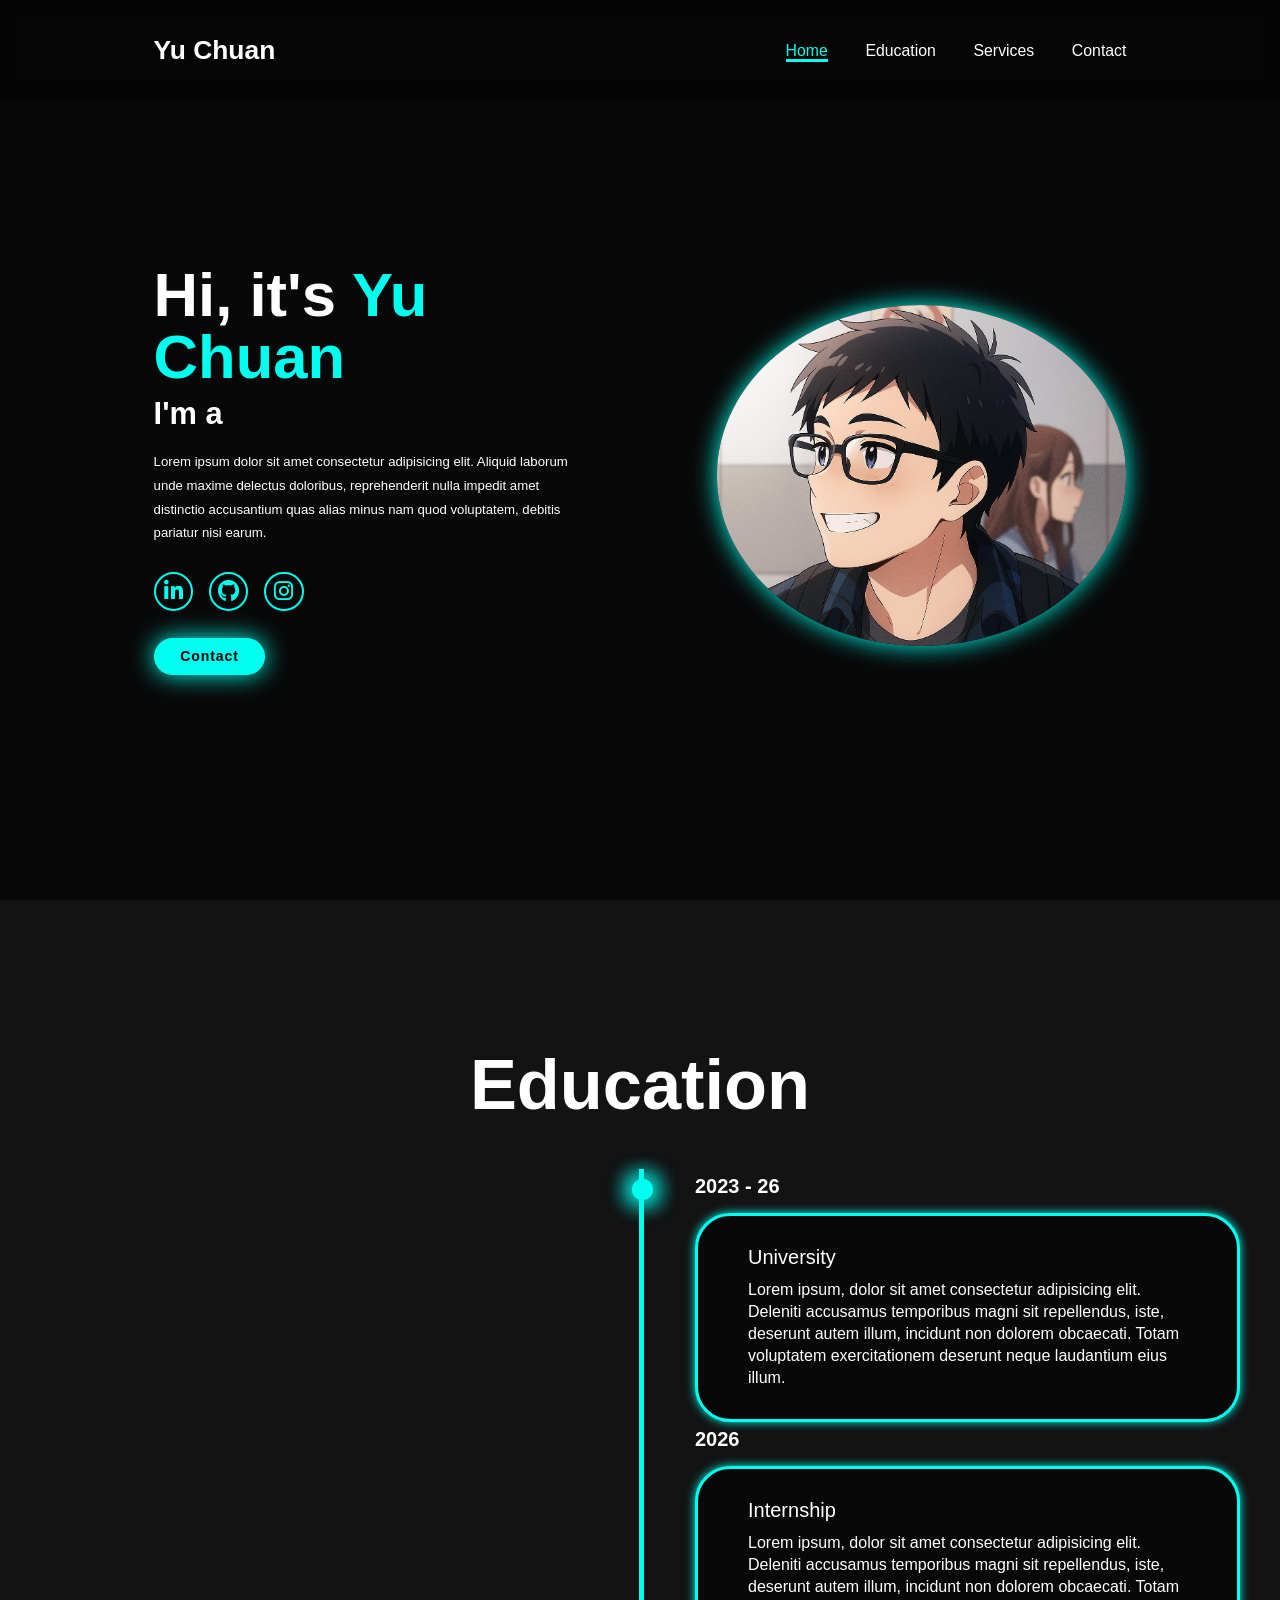
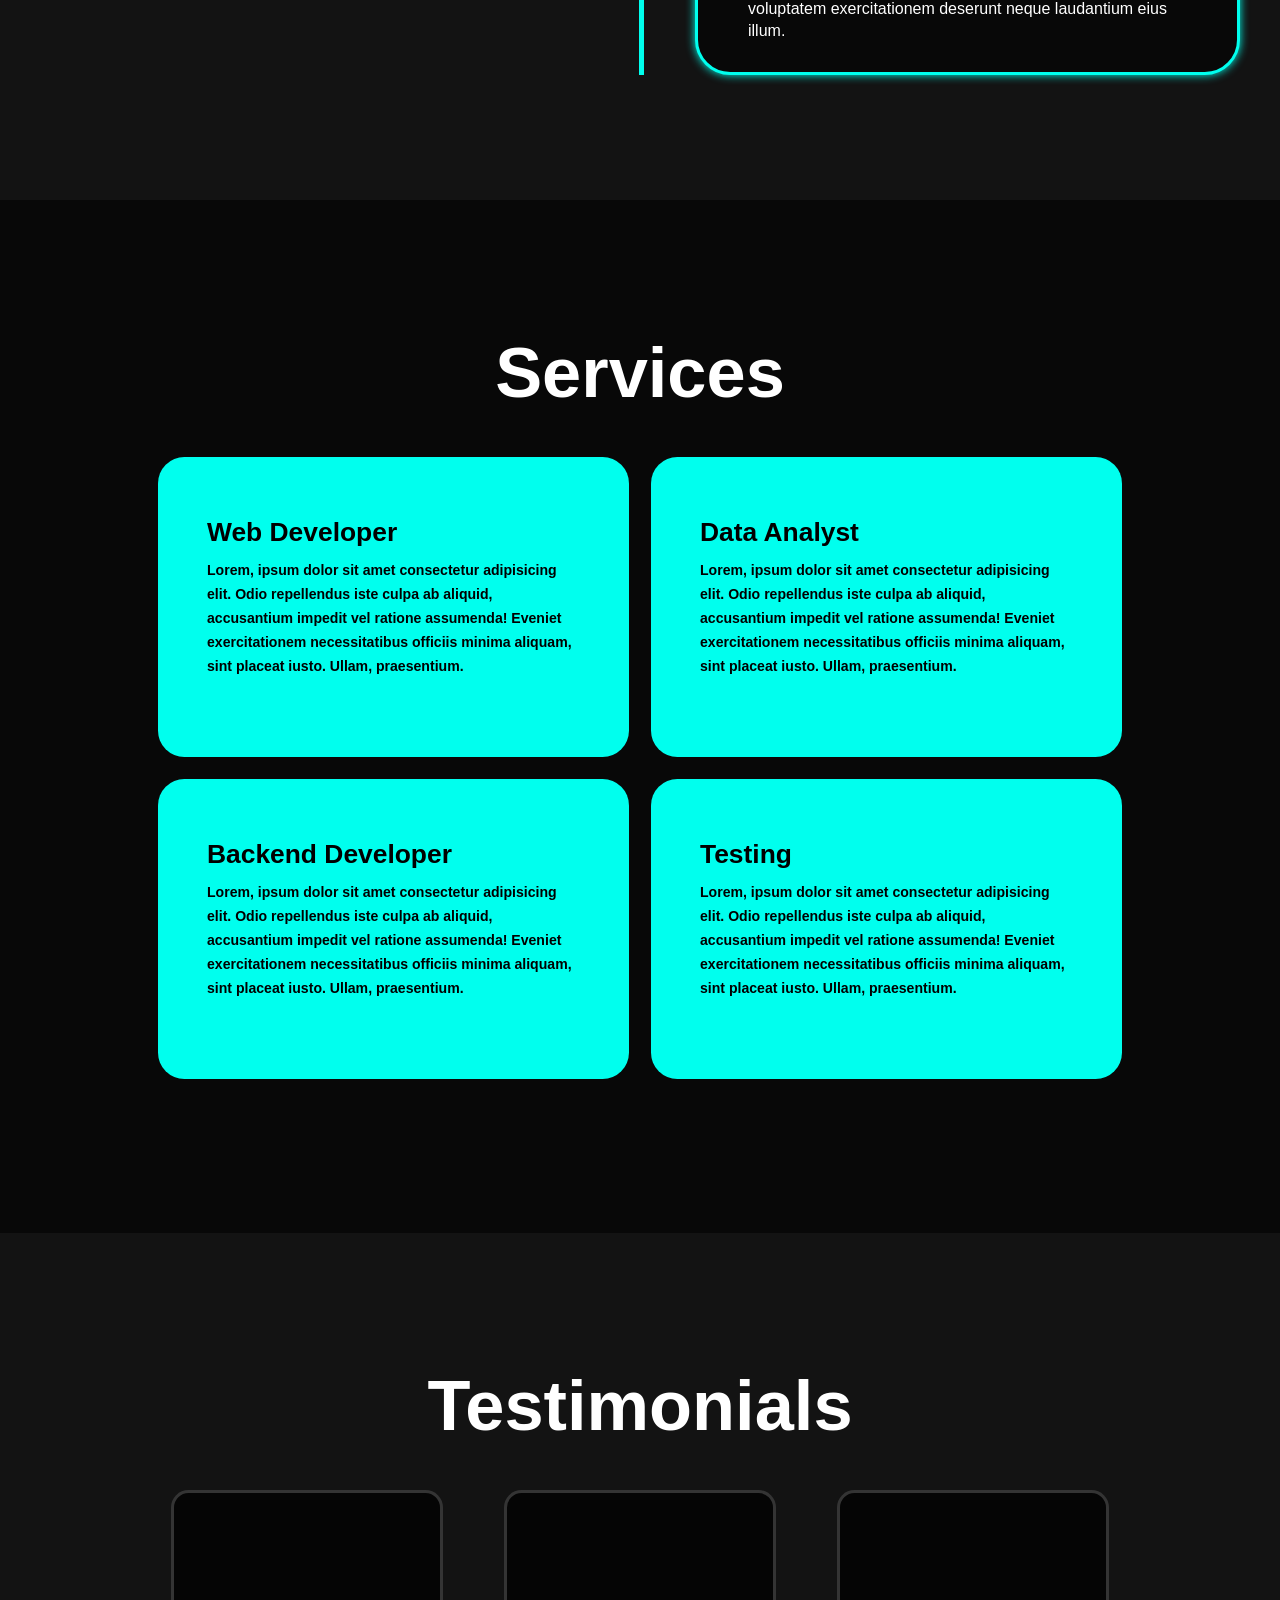
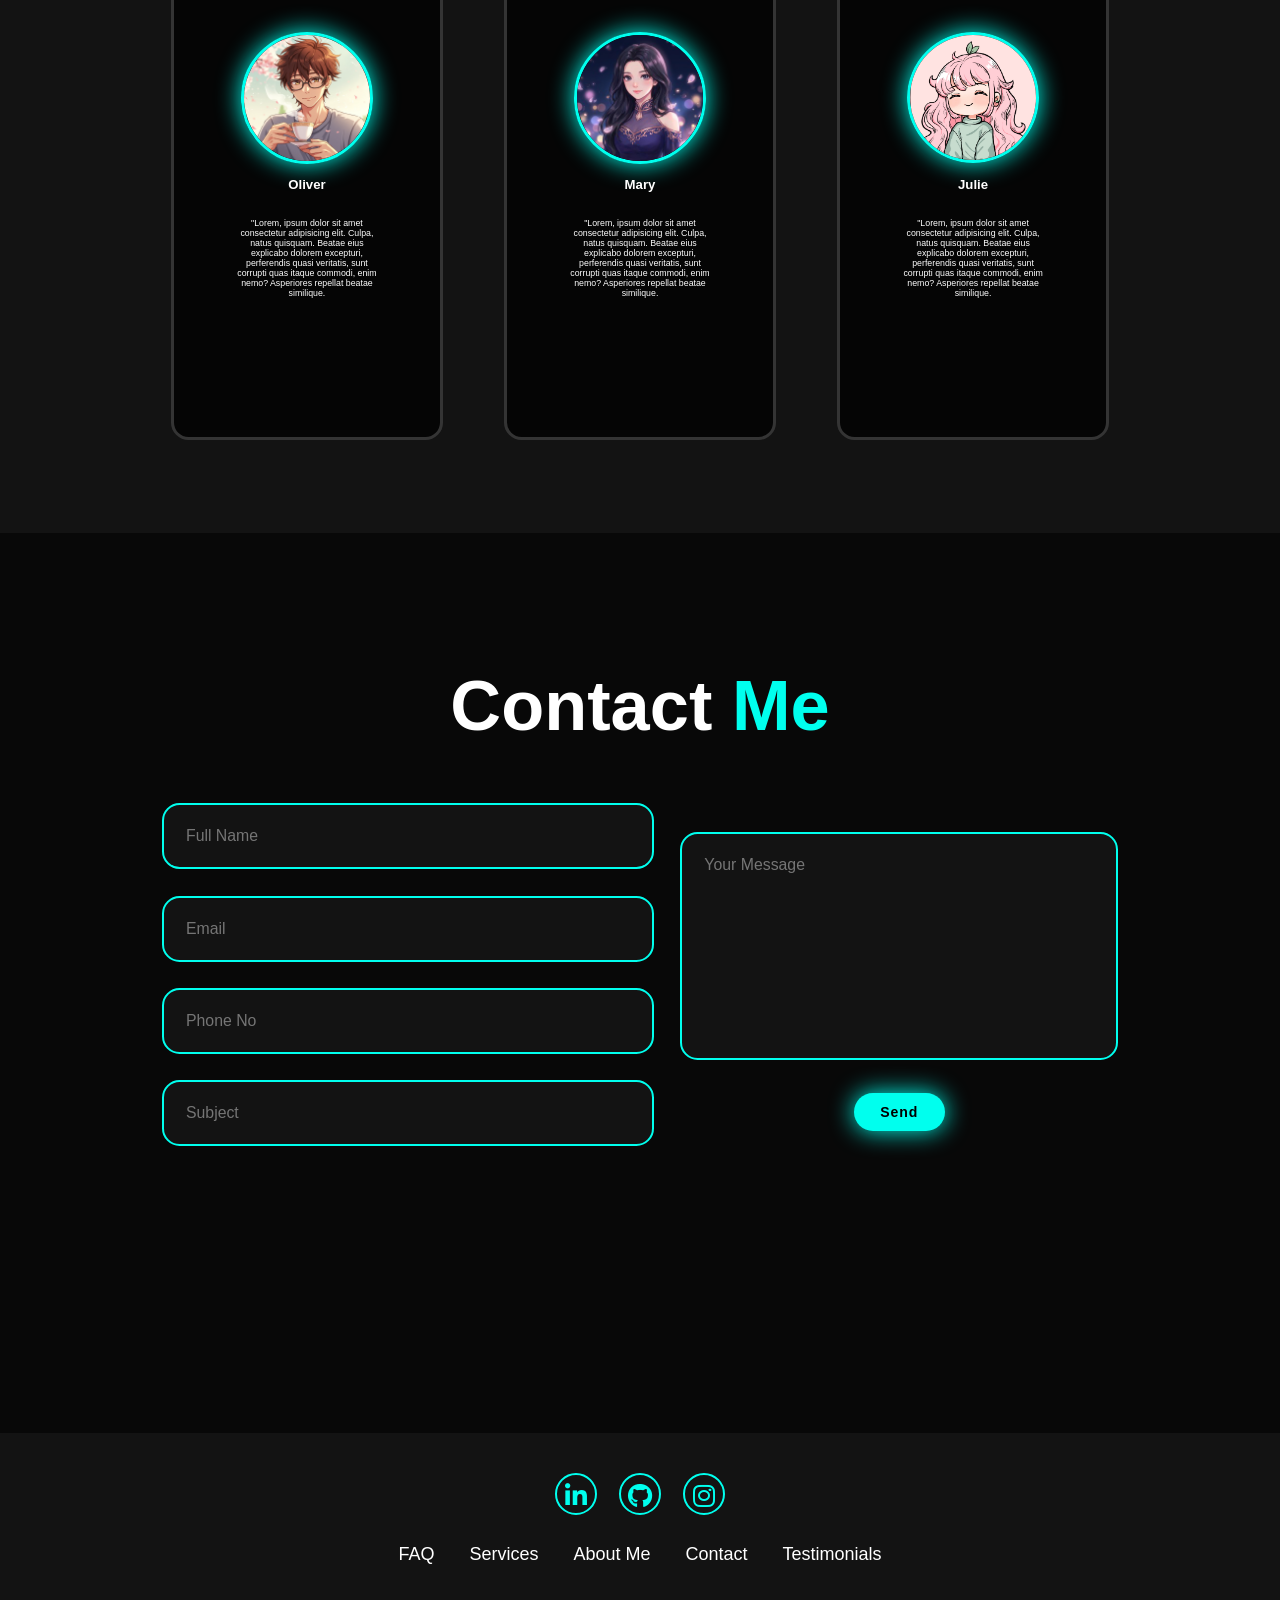
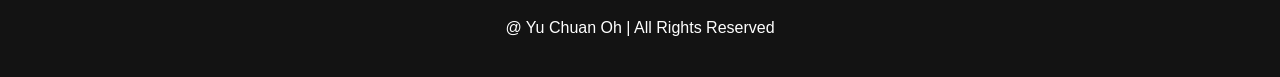
==== index.html @ 8c33ef44 "Add files via upload" ====
<!DOCTYPE html>
<html lang="en">
<head>
    <meta charset="UTF-8">
    <meta name="viewport" content="width=device-width, initial-scale=1.0">
    <title>Responsive Portfolio Website</title>
    <link rel="stylesheet" href="style.css">
    <link rel="stylesheet" href="https://cdnjs.cloudflare.com/ajax/libs/font-awesome/6.5.2/css/all.min.css">
</head>
<body>
    
    <header class="header">
        <a href="#home" class="logo">Yu Chuan<span></span></a>

        <i class="fa-solid fa-bars" id="menu-icon"></i>

        <nav class="navbar">
            <a href="#home" class="active">Home</a>
            <a href="#education">Education</a>
            <a href="#services">Services</a>
            <a href="#contact">Contact</a>
        </nav>
    </header>

    <section class="home" id="home">
        <div class="home-content">
            <h1>Hi, it's <span>Yu Chuan</span></h1>        
            <h3 class="text-animation">I'm a <span></span></h3>
            <p>Lorem ipsum dolor sit amet consectetur adipisicing elit. Aliquid laborum unde maxime delectus doloribus, 
                reprehenderit nulla impedit amet distinctio accusantium quas alias minus nam quod voluptatem, 
                debitis pariatur nisi earum.</p>

            <div class="social-icons">
                <a href="#"><i class="fa-brands fa-linkedin-in"></i></a>
                <a href="#"><i class="fa-brands fa-github"></i></a>
                <a href="#"><i class="fa-brands fa-instagram"></i></a>
            </div>

            <div class="btn-group">
                <a href="#contact" class="btn">Contact</a>
            </div>
        </div>

        <div class="home-img">
            <img src="Anime_Profile.jpeg" alt="Profile Picture">
        </div>
    </section>

    <section class="education" id="education">
        <h2 class="heading">Education</h2>

        <div class="timeline-items">

            <div class="timeline-item">
                <div class="timeline-dot"></div>
                <div class="timeline-date">2023 - 26</div>
                <div class="timeline-content">
                    <h3>University</h3>
                    <p>Lorem ipsum, dolor sit amet consectetur adipisicing elit. Deleniti accusamus temporibus magni sit repellendus, iste, deserunt autem illum, incidunt non dolorem obcaecati. Totam voluptatem exercitationem deserunt 
                    neque laudantium eius illum.</p>
                </div>
            </div>

            <div class="timeline-item">
                <div class="timeline-dot"></div>
                <div class="timeline-date">2026</div>
                <div class="timeline-content">
                    <h3>Internship</h3>
                    <p>Lorem ipsum, dolor sit amet consectetur adipisicing elit. 
                    Deleniti accusamus temporibus magni sit repellendus, iste, deserunt autem illum, 
                    incidunt non dolorem obcaecati. Totam voluptatem exercitationem deserunt 
                    neque laudantium eius illum.</p>
                </div>
            </div>

        </div>
    </section>

    <section class="services" id="services">
        <h2 class="heading">Services</h2>

        <div class="services-container">

            <div class="service-box">
                <div class="service-info">
                    <h4>Web Developer</h4>
                    <p>Lorem, ipsum dolor sit amet consectetur adipisicing elit. Odio repellendus iste culpa ab aliquid, 
                        accusantium impedit vel ratione assumenda! Eveniet exercitationem necessitatibus officiis minima aliquam, 
                        sint placeat iusto. Ullam, praesentium.</p> 
                </div>
            </div>

            <div class="service-box">
                <div class="service-info">
                    <h4>Data Analyst</h4>
                    <p>Lorem, ipsum dolor sit amet consectetur adipisicing elit. Odio repellendus iste culpa ab aliquid, 
                        accusantium impedit vel ratione assumenda! Eveniet exercitationem necessitatibus officiis minima aliquam, 
                        sint placeat iusto. Ullam, praesentium.</p> 
                </div>
            </div>

            <div class="service-box">
                <div class="service-info">
                    <h4>Backend Developer</h4>
                    <p>Lorem, ipsum dolor sit amet consectetur adipisicing elit. Odio repellendus iste culpa ab aliquid, 
                        accusantium impedit vel ratione assumenda! Eveniet exercitationem necessitatibus officiis minima aliquam, 
                        sint placeat iusto. Ullam, praesentium.</p> 
                </div>
            </div>

            <div class="service-box">
                <div class="service-info">
                    <h4>Testing</h4>
                    <p>Lorem, ipsum dolor sit amet consectetur adipisicing elit. Odio repellendus iste culpa ab aliquid, 
                        accusantium impedit vel ratione assumenda! Eveniet exercitationem necessitatibus officiis minima aliquam, 
                        sint placeat iusto. Ullam, praesentium.</p> 
                </div>
            </div>

        </div>
    </section>

    <section class="testimonials" id="testimonials">
        <div class="testimonials-box">
            <h2 class="heading">Testimonials</h2>

            <div class="wrapper">
                <div class="testimonial-item">
                    <img src="1.png" alt="">
                    <h2>Oliver</h2>
                    <div class="rating"></div>
                    <p>"Lorem, ipsum dolor sit amet consectetur adipisicing elit. Culpa, natus quisquam. Beatae eius explicabo dolorem excepturi, perferendis quasi veritatis, sunt corrupti quas itaque commodi, enim nemo? Asperiores repellat beatae similique.</p>
                </div>

                <div class="testimonial-item">
                    <img src="2.jpg" alt="">
                    <h2>Mary</h2>
                    <div class="rating"></div>
                    <p>"Lorem, ipsum dolor sit amet consectetur adipisicing elit. Culpa, natus quisquam. Beatae eius explicabo dolorem excepturi, perferendis quasi veritatis, sunt corrupti quas itaque commodi, enim nemo? Asperiores repellat beatae similique.</p>
                </div>

                <div class="testimonial-item">
                    <img src="3.png" alt="">
                    <h2>Julie</h2>
                    <div class="rating"></div>
                    <p>"Lorem, ipsum dolor sit amet consectetur adipisicing elit. Culpa, natus quisquam. Beatae eius explicabo dolorem excepturi, perferendis quasi veritatis, sunt corrupti quas itaque commodi, enim nemo? Asperiores repellat beatae similique.</p>
                </div>
            </div>
        </div>
    </section>

    <section class="contact" id="contact">
        <h2 class="heading">Contact <span>Me</span></h2>

        <form action="">
            <div class="input-group">
                <div class="input-box">
                    <input type="text" placeholder="Full Name">
                    <input type="email" placeholder="Email">
                </div>
                <div class="input-box">
                    <input type="number" placeholder="Phone No">
                    <input type="text" placeholder="Subject">
                </div>
            </div>

            <div class="input-group-2">
                <textarea name="" id="" cols="30" rows="10" placeholder="Your Message"></textarea>
                <input type="submit" value="Send" class="btn">
            </div>
        </form>
    </section>

    <footer class="footer">
        <div class="social">
            <a href="#"><i class="fa-brands fa-linkedin-in"></i></a>
                <a href="#"><i class="fa-brands fa-github"></i></a>
                <a href="#"><i class="fa-brands fa-instagram"></i></a>
        </div>

        <ul class="list">
            <li>
                <a href="#">FAQ</a>
            </li>

            <li>
                <a href="#">Services</a>
            </li>

            <li>
                <a href="#">About Me</a>
            </li>

            <li>
                <a href="#">Contact</a>
            </li>

            <li>
                <a href="#">Testimonials</a>
            </li>
        </ul>
        <p class="copyright">
            @ Yu Chuan Oh | All Rights Reserved
        </p>
    </footer>  

    <script src="script.js"></script>
</body>
</html>
---- style.css ----
* {
    margin: 0;
    padding: 0;
    box-sizing: border-box;
    text-decoration: none;
    border: none;
    outline: none;
    scroll-behavior: smooth;
    font-family: "Poppins", sans-serif;
}
:root {
    --bg-color: #080808;
    --second-bg-color: #131313;
    --text-color: white; 
    --main-color: #00ffee;
}

html{
    font-size: 60%;
    overflow-x: hidden;
}
body{
    background: var(--bg-color);
    color: var(--text-color);
}
.header{
    position: fixed;
    top: 0;
    left: 0;
    width: 100%;
    padding: 4rem 12% 4rem;
    background: rgba(0,0,0,0.3);
    backdrop-filter: blur(10px);
    display: flex;
    justify-content: space-between;
    align-items: center;
    z-index: 5;
}
.logo{
    font-size: 3rem;
    color: var(--text-color);
    font-weight: 800;
    cursor: pointer;
    transition: 0.3s ease;
}
.logo:hover{
    transform:scale(1.1);
}
.logo span{
    text-shadow: 0 0 25px var(--main-color);
}
.navbar a{
    font-size: 1.8rem;
    color: var(--text-color);
    margin-left: 4rem;
    font-weight: 500;
    transition: 0.3s ease;
    border-bottom: 3px solid transparent;
}
.navbar a:hover,
.navbar a.active{
    color: var(--main-color);
    border-bottom: 3px solid var(--main-color);
}
#menu-icon{
    font-size: 3.6rem;
    color: var(--main-color);
    display: none;
}

section{
    min-height: 100vh;
    padding: 10rem 12% 10rem;
}
.home{
    display: flex;
    align-items: center;
    justify-content: center;
    gap: 15rem;
}
.home-content{
    display: flex;
    flex-direction: column;
    align-items: baseline;
    text-align: left;
    justify-content: center;
    margin-top: 3rem;
}
span{
    color:var(--main-color);
}
.logo span{
    color:var(--main-color);
}
.home-content h3{
    margin-bottom: 2rem;
    margin-top: 1rem;
    font-size: 3.5rem;
}
.home-content h1{
    font-size: 7rem;
    font-weight: 700;
    margin-top: 1.5rem;
    line-height: 1;
}
.home-img{
    border-radius: 50%;
}
.home-img img{
    position: relative;
    top: 3rem;
    width: 32vw;
    border-radius: 50%;
    box-shadow: 0 0 25px var(--main-color);
    cursor: pointer;
    transition: 0.4s ease-in-out;
}
.home-img img:hover{
    box-shadow: 0 0 25px var(--main-color),
                0 0 50px var(--main-color),
                0 0 100px var(--main-color);
}
.home-content p{
    font-size: 1.5rem;
    font-weight: 500;
    line-height: 1.8;
    max-width: 1000px;
}
.social-icons a{
    display: inline-flex;
    justify-content: center;
    align-items: center;
    width: 4.5rem;
    height: 4.5rem;
    background: transparent;
    border: 2px solid var(--main-color);
    font-size: 2.5rem;
    border-radius: 50%;
    color: var(--main-color);
    margin: 3rem 1.5rem 3rem 0;
    transition: 0.3s ease-in-out;
}
.social-icons a:hover{
    color: var(--text-color);
    transform: scale(1.3)translateY(-5px);
    box-shadow: 0 0 25px var(--main-color);
    background-color: var(--main-color);
}
.btn{
    display: inline-block;
    padding: 1rem 2.8rem;
    background: var(--main-color);
    box-shadow: 0 0 25px var(--main-color);
    border-radius: 4rem;
    font-size: 1.6rem;
    color: black;
    border: 2px solid transparent;
    letter-spacing: 0.1rem;
    font-weight: 600;
    transition: 0.3s ease-in-out;
    cursor: pointer;
}
.btn:hover{
    transform: scale(1.05);
    box-shadow: 0 0 50px var(--main-color);
}
.btn-group{
    display: flex;
    align-items: center;
    gap: 1.5rem;
}
.btn-group a:nth-of-type(2){
    background-color: black;
    color: var(--main-color);
    border: 2px solid var(--main-color);
    box-shadow: 0 0 25px transparent;
}
.btn-group a:nth-of-type(2):hover{
    box-shadow: 0 0 25px var(--main-color);
    background-color: var(--main-color);
    color: black;
}
.text-animation{
    font-size: 34px;
    font-weight: 600;
    min-width: 280px;
}
.text-animation span{
    position: relative;
}
.text-animation span::before{
    content: "Software Tester";
    color: var(--main-color);
    animation: words 20s infinite;
}
.text-animation span::after{
    content: "";
    background-color: var(--bg-color);
    position: absolute;
    width: calc(100% + 8px);
    height: 100%;
    border-left: 3px solid var(--bg-color);
    right: -8px;
    animation: cursor 0.6s infinite, typing 20s steps(14) infinite;
}
@keyframes cursor{
    to{
        border-left: 2px solid var(--main-color);
    }
}
@keyframes words{
    0%,
    20%{
        content: "Data Analyst";
    }
    21%,
    40%{
        content: "Web Developer";
    }
    41%,
    60%{
        content: "Backend Developer";
    }
    61%,
    80%{ 
        content: "Game Developer";
    }
    81%,
    100%{
        content: "Software Tester";
    }
}
@keyframes typing{
    10%,
    15%,
    30%,
    35%,
    50%,
    55%,
    70%,
    75%,
    90%,
    95%{
        width: 0;
    }
    5%,
    20%,
    25%,
    40%,
    45%,
    60%,
    65%,
    80%,
    85%{
        width: calc(100% + 8px);
    }
}
.heading{
    font-size: 8rem;
    text-align: center;
    margin: 5rem 0;
}
.education{
    padding: 100px 15px;
    background: var(--second-bg-color);
}
.education h2{
    margin-bottom: 5rem;
}
.timeline-items{
    max-width: 1200px;
    margin: auto;
    display: flex;
    flex-wrap: wrap;
    position: relative;
}
.timeline-items::before{
    content: "";
    position: absolute;
    width: 5px;
    height: 100%;
    background-color: var(--main-color);
    left: calc(50% - 1px);
}
.timeline-items{
    margin-bottom: 40px;
    width: 100%;
    position: relative;
}
.timeline-items:last-child{
    margin-bottom: 0;
}
.timeline-items:nth-child(odd){
    padding-right: calc(50% + 30px);
    text-align: right;
}
.timeline-items:nth-child(even){
    padding-left: calc(50% + 30px);
}
.timeline-dot{
    height: 21px;
    width: 21px;
    background-color: var(--main-color);
    box-shadow: 0 0 25px var(--main-color),
                0 0 25px var(--main-color);
    position: absolute;
    left: calc(50% - 8px);
    border-radius: 50%;
    top: 10px;
}
.timeline-date{
    font-size: 20px;
    font-weight: 800;
    color: white;
    margin: 6px 0 15px;
}
.timeline-content{
    background-color: var(--bg-color);
    border: 3px solid var(--main-color);
    padding: 30px 50px;
    border-radius: 4rem;
    box-shadow: 0 0 10px var(--main-color);
    cursor: pointer;
    transition: 0.3s ease-in-out;
}
.timeline-content:hover{
    transform: scale(1.05);
    box-shadow: 0 0 25px var(--main-color);
}
.timeline-content h3{
    font-size: 20px;
    color: white;
    margin: 0 0 10px;
    font-weight: 500;
}
.timeline-content p{
    color: white;
    font-size: 16px;
    font-weight: 300;
    line-height: 22px;
}

::-webkit-scrollbar{
    width: 15px;
}
::-webkit-scrollbar-thumb{
    background-color: var(--main-color);
}
::-webkit-scrollbar-track{
    background-color: var(--bg-color);
    width: 50px;
}
.services{
    background: var(--bg-color);
    color: black;
}
.services h2{
    margin-bottom: 5rem;
    color: white;
}
.services-container{
    display: grid;
    grid-template-columns: repeat(2,1fr);
    align-items: center;
    gap: 2.5rem;
}
.service-box{
    background-color: var(--main-color);
    height: 300px;
    border-radius: 3rem;
    border: 5px solid transparent;
    cursor: pointer;
    transition: 0.4s ease-in-out;
}
.service-box:hover{
    background: white;
    color: black;
    border: 5px solid var(--main-color);
    transform: scale(1.03);
}
.service-box .service-info{
    display: flex;
    flex-direction: column;
    text-align: left;
    max-height: 200px;
    justify-content: left;
    align-items: baseline;
    padding: 5rem 5rem;
}
.service-info h4{
    font-size: 3rem;
    font-weight: 800;
    line-height: 2;
}
.service-info p{
    font-size: 1.6rem;
    font-weight: 800;
    max-height: 100px;
    line-height: 1.7;
    margin: auto;
}
.testimonials{
    background: var(--second-bg-color);
}
.testimonials-box{
    background-size: cover;
    display: flex;
    align-items: center;
    justify-content: center;
    flex-direction: column;
}
.testimonials .heading{
    margin-bottom: 5rem;
}
.testimonials-box img{
    width: 15rem;
    border-radius: 50%;
    border: 3px solid var(--main-color);
    box-shadow: 0 0 25px var(--main-color);
}
.wrapper{
    display: grid;
    grid-template-columns: repeat(3, 1fr);
    gap: 3rem;
}
.testimonial-item{
    min-height: 550px;
    max-width: 450px;
    background: rgba(0,0,0,0.7);
    border: 3px solid rgba(238, 238, 238, 0.2);
    border-radius: 2rem;
    margin: 0 2rem;
    padding: 30px 60px;
    cursor: pointer;
    display: flex;
    flex-direction: column;
    align-items: center;
    justify-content: center;
    text-align: center;
    gap: 1.5rem;
    color: white;
    transition: 0.4s ease-in-out;
}
.testimonials-item:hover{
    border: 3px solid var(--main-color);
    transform: translateY(-10px)scale(1.03);
    box-shadow: 0 0 50px var(--main-color);
}
.testimonials-item h2{
    font-size: 2.8rem;
}
.testimonials-item p{
    font-size: 1.3rem;
}
.contact{
    background-color: var(--bg-color);
}
.contact h2{
    margin-bottom: 3rem;
    color: white;
}
.contact form{
    display: flex;
    align-items: center;
    justify-content: center;
    gap: 3rem;
    margin: 5rem auto;
    text-align: center;
}
.contact form .input-box{
    display: flex;
    justify-content: center;
    flex-wrap: wrap;
}
.contact form .input-box input,
.contact form textarea{
    width: 100%;
    padding: 2.5rem;
    font-size: 1.8rem;
    color: var(--text-color);
    background: var(--second-bg-color);
    border-radius: 2rem;
    border: 2px solid var(--main-color);
    margin: 1.5rem 0;
    resize: none;
}
.contact form .btn{
    margin-top: 2rem;
}
.footer{
    position: relative;
    bottom: 0;
    width: 100%;
    padding: 40px 0;
    background-color: var(--second-bg-color);
}
.footer .social{
    text-align: center;
    padding-bottom: 25px;
    color: var(--main-color);
}
.footer .social a{
    font-size: 25px;
    color: var(--main-color);
    border: 2px solid var(--main-color);
    width: 42px;
    height: 42px;
    line-height: 42px;
    display:  inline-block;
    text-align: center;
    border-radius: 50%;
    margin: 0 10px;
    transition: 0.3s ease-in-out;
}
.footer .social a:hover{
    transform: scale(1.2)translateY(-10px);
    background-color: var(--main-color);
    color: black;
    box-shadow: 0 0 25px var(--main-color);
}
.footer ul{
    margin-top: 0;
    padding: 0;
    font-size: 18px;
    line-height: 1.6;
    margin-bottom: 0;
    text-align: center;
}
.footer ul li a{
    color: white;
    border-bottom: 3px solid transparent;
    transition: 0.3s ease-in-out;
}
.footer ul li a:hover{
    border-bottom: 3px solid var(--main-color);
}
.footer ul li{
    display: inline-block;
    padding: 0 15px;
}
.footer .copyright{
    margin-top: 50px;
    text-align: center;
    font-size: 16px;
    color: white;
}

@media(max-width:1285px){
    html{
        font-size: 55%;
    }
    .services-container{
        padding-bottom: 7rem;
        grid-template-columns: repeat(2, 1fr);
        margin: 0.5rem;
    }
}
@media(max-width:991px){
    header{
        padding: 2rem 3%;
    }
    section{
        padding: 10rem 3% 2rem;
    }
    .timeline-items::before{
        left: 7px;
    }
    .timeline-items:nth-child(odd){
        padding-right: 0; 
        text-align: left;
    }
    .timeline-items:nth-child(odd),
    .timeline-items:nth-child(even){
        padding-left: 37px;
    }
    .timeline-dot{
        left: 0;
    }
    .services{
        padding-bottom: 7rem;
    }
    .testimonials .wrapper{
        grid-template-columns: repeat(1, 1fr);
    }
    .contact form{
        flex-direction: column;
    }
    .footer{
        padding: 2rem 3%;
    }
}
@media(max-width:895px){
    #menu-icon{
        display: block;
    }
    .navbar{
        position: absolute;
        top: 100%;
        right: 0;
        width: 50%;
        padding: 1rem 3%;
        background: rgba(0,0,0,0.8);
        backdrop-filter: blur(20px);
        border-bottom-left-radius: 2rem;
        border-left: 2px solid var(--main-color);
        border-bottom: 2px solid var(--main-color);
        display: none;
    }
    .navbar.active{
        display: block;
    }
    .navbar a{
        display: block;
        font-size: 2rem;
        margin: 3rem 0 ;
        color: white;
    }
    .home{
        flex-direction: column-reverse;
        margin: 5rem 4rem;
    }
    .home-content h3{
        font-size: 2.6rem;
    }
    .home-content h1{
        font-size: 8rem;
        margin-top: 3rem;
    }
    .home-content p{
        max-width: 600px;
        margin: 0 auto;
    }
    .home-img img{
        width: 56vw;
    }
    .services h2{
        margin-bottom: 3rem;
    }
    .services-container{
        grid-template-columns: repeat(1,1fr);
    }
}
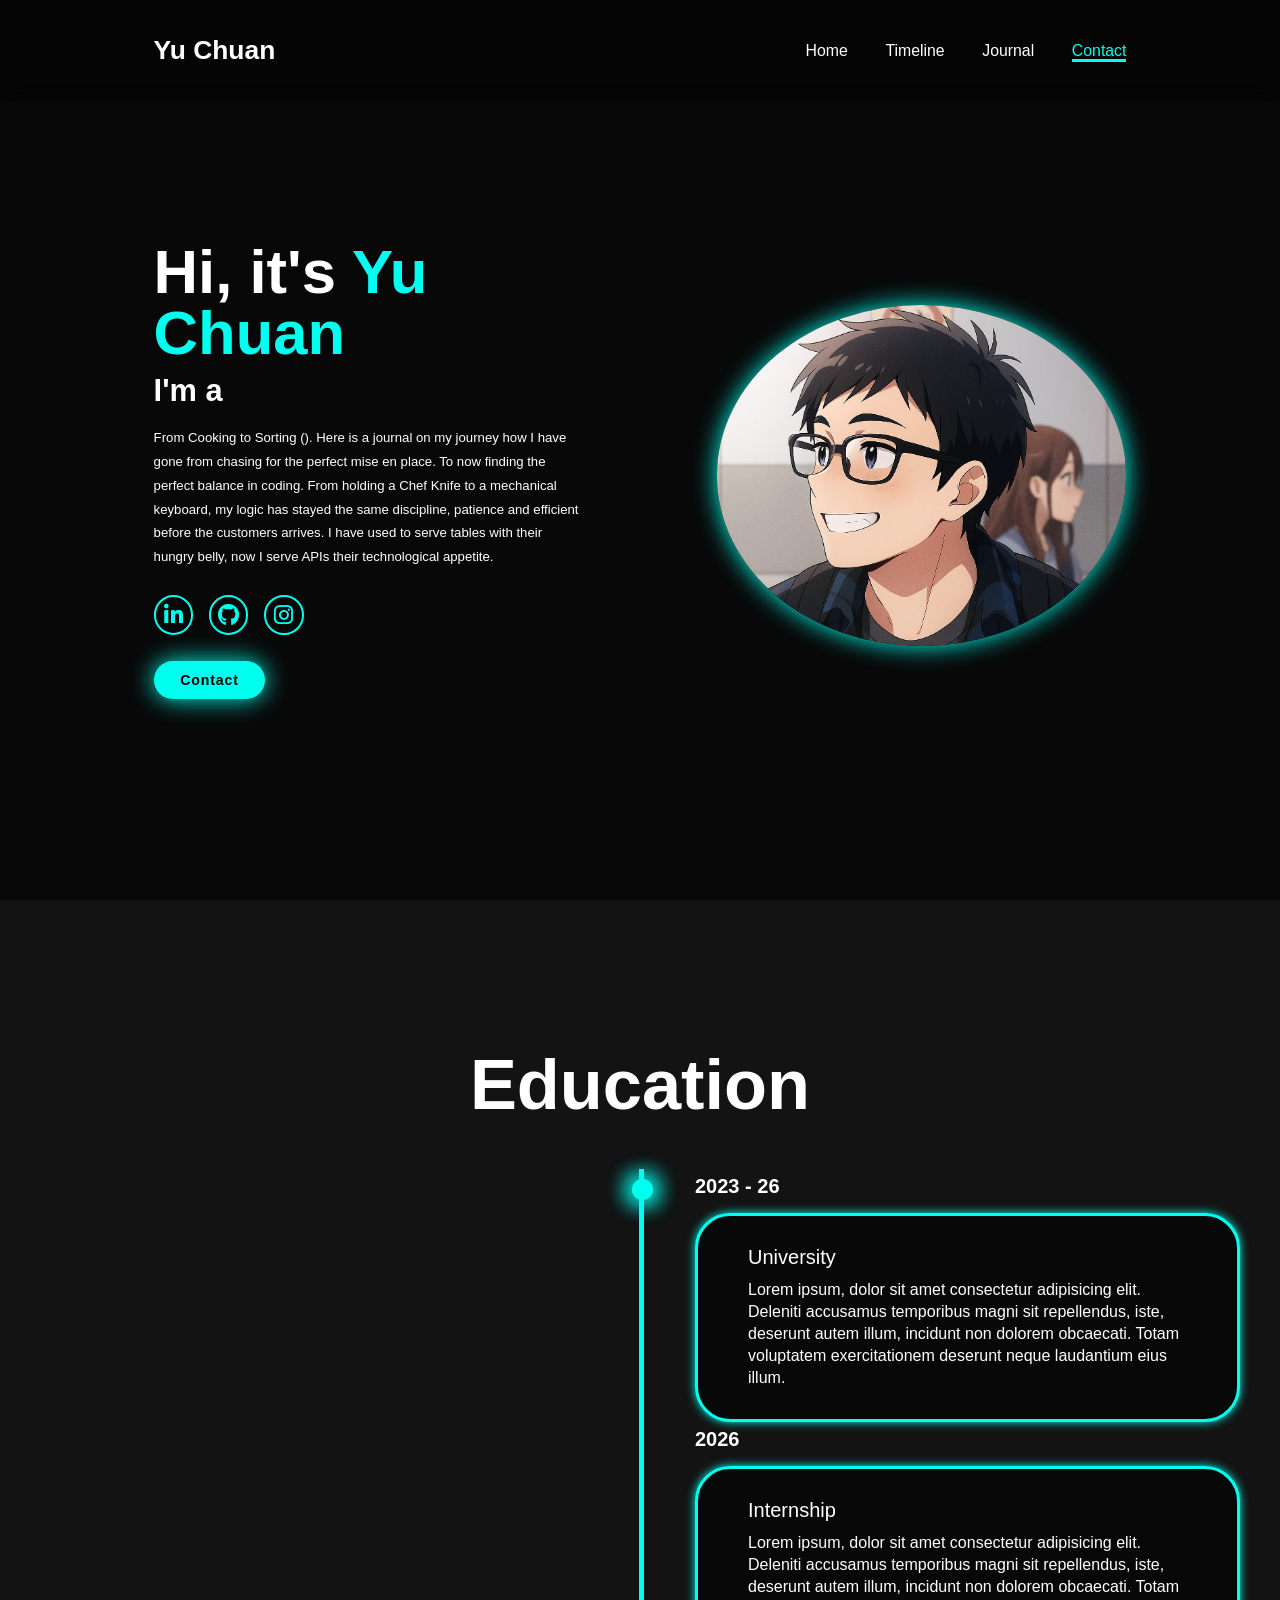
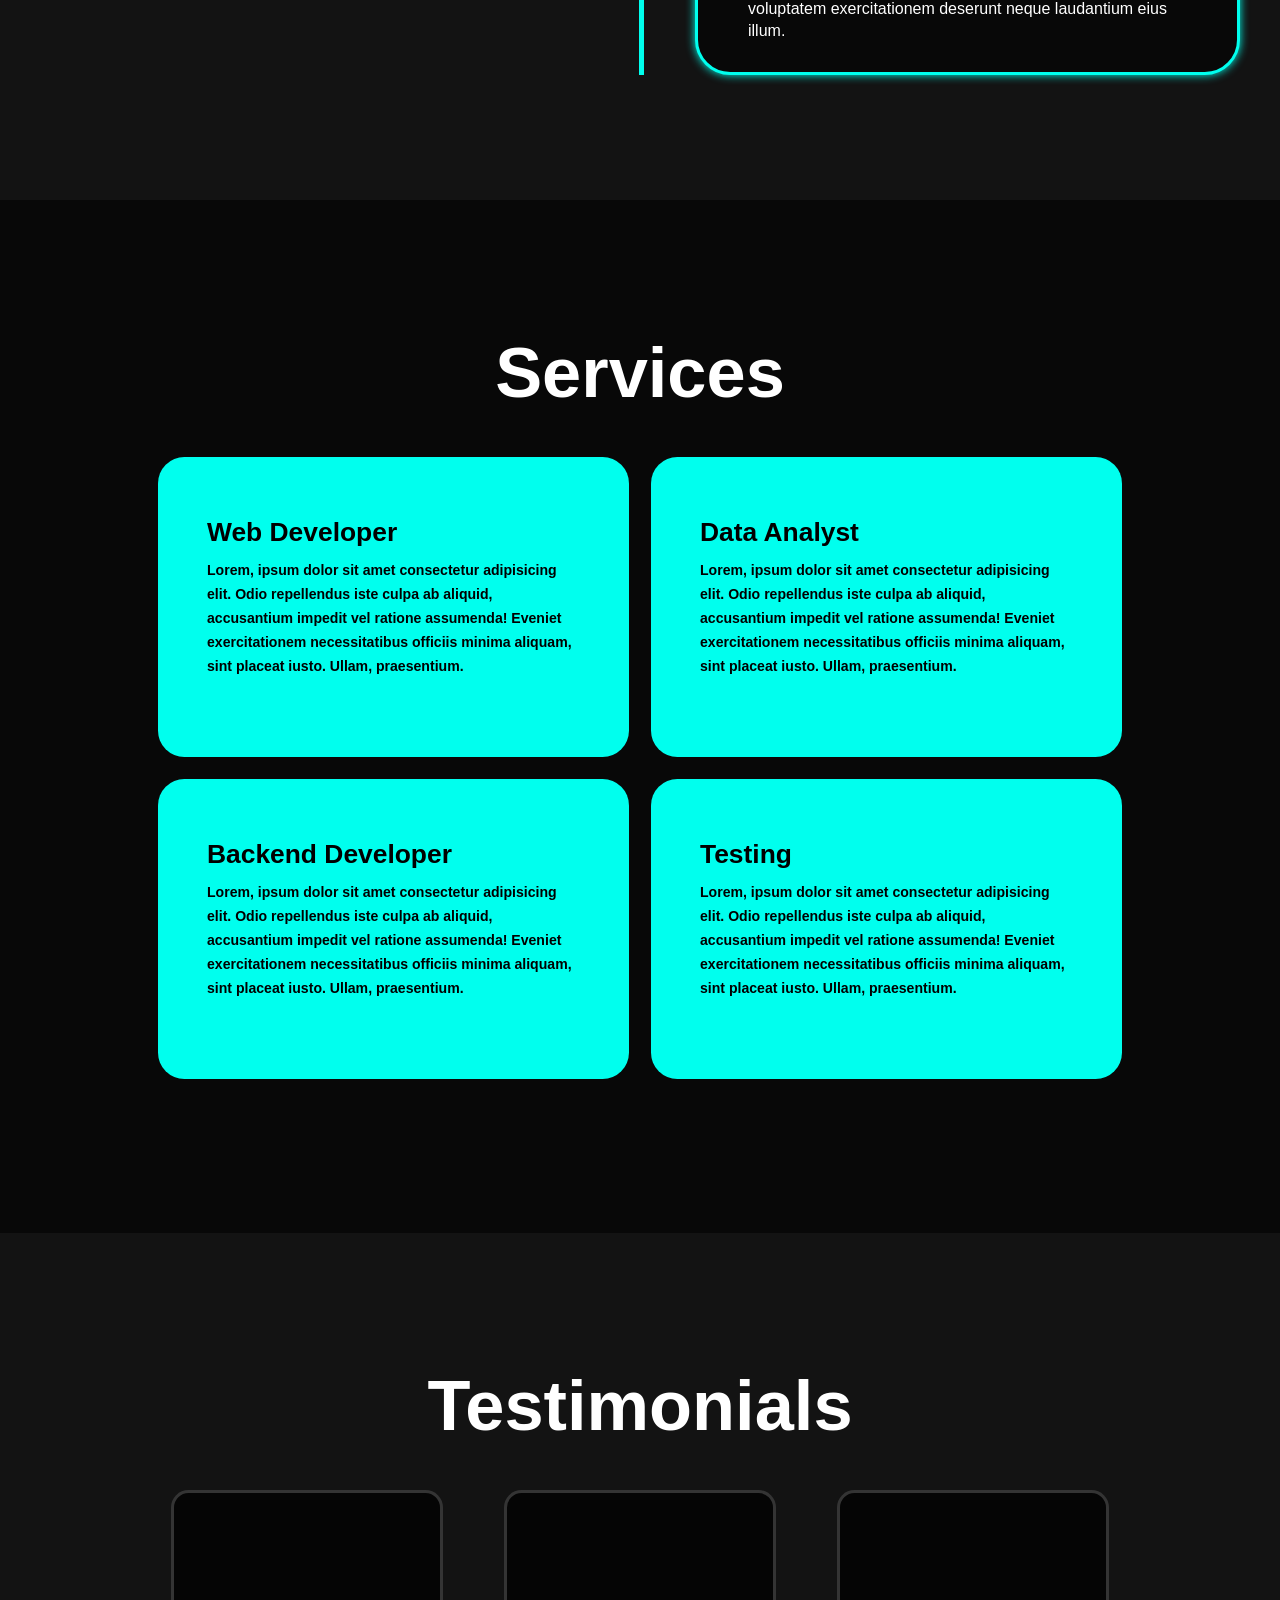
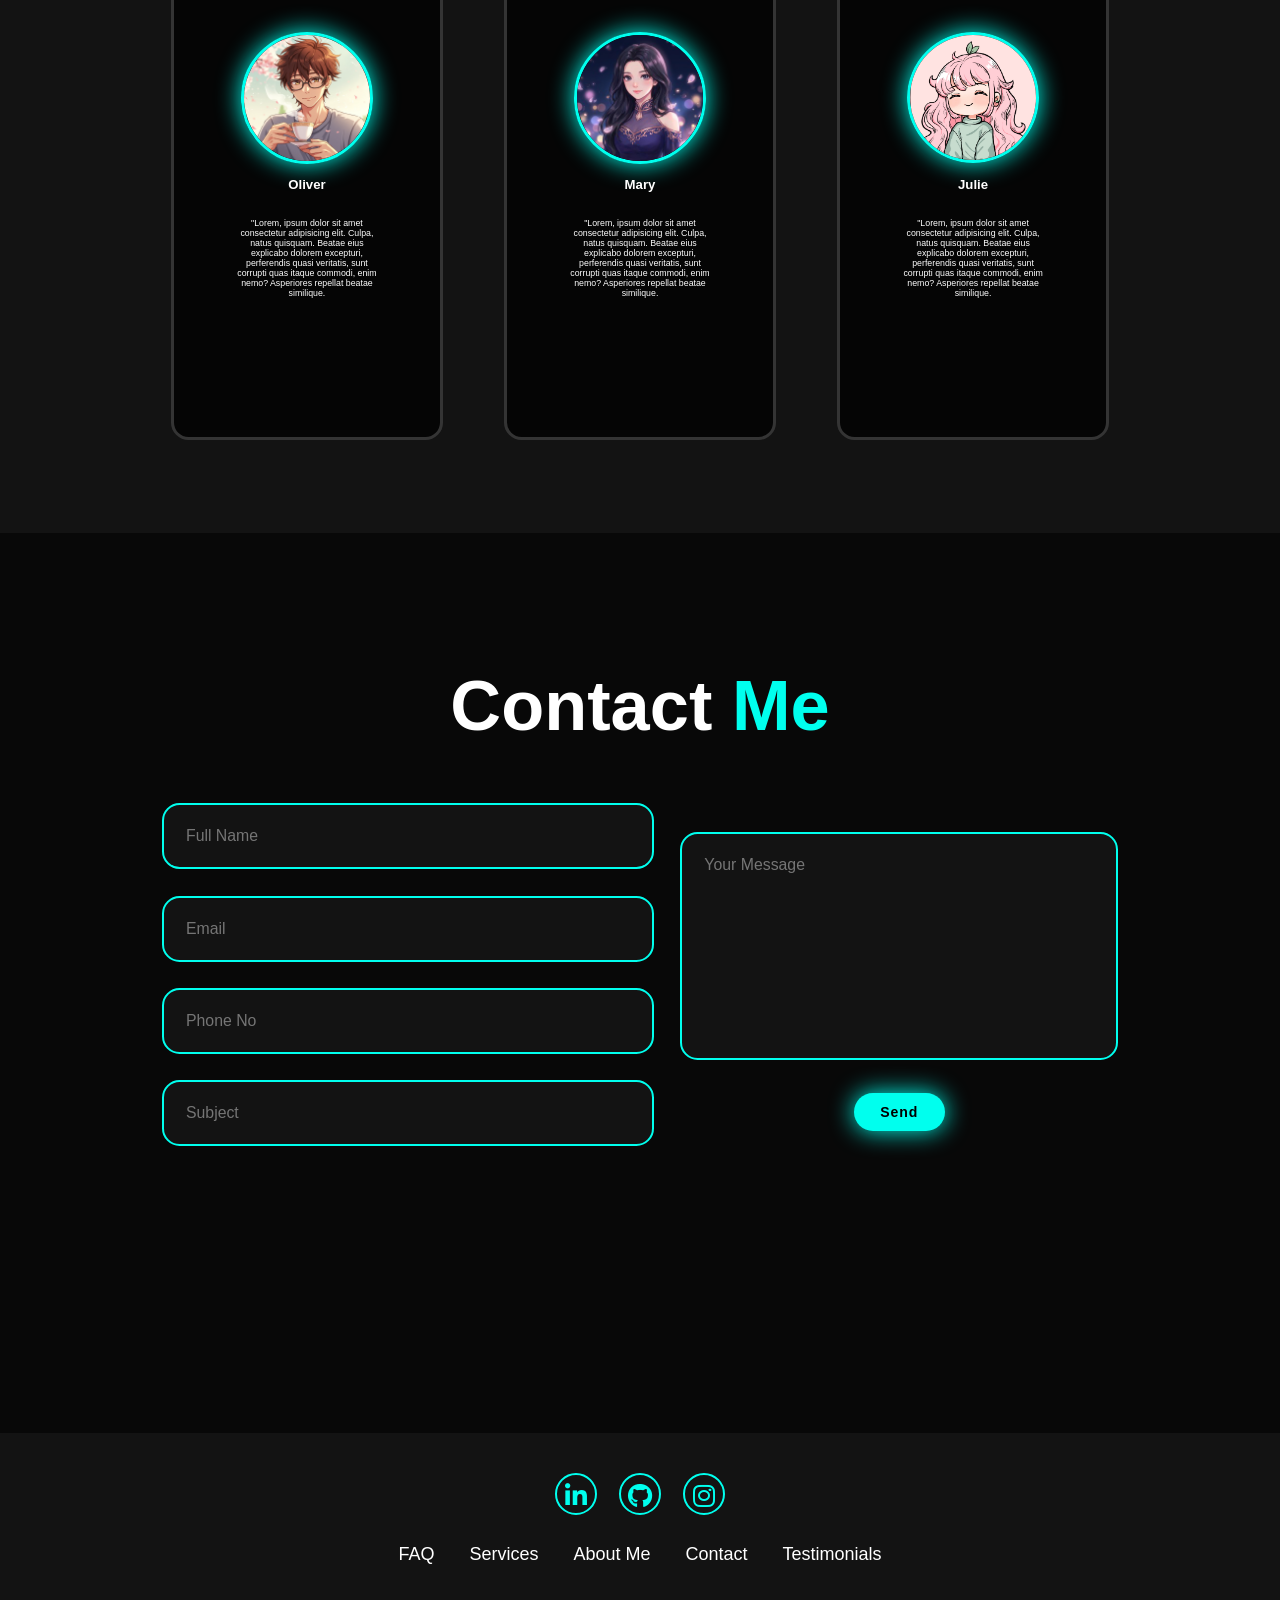
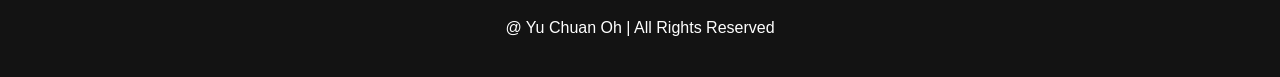
==== commit 0fc6dfc0: "Refactor index.html with new content and links Updated the index.html file to reflect changes in con" ====
--- a/index.html
+++ b/index.html
@@ -15,9 +15,9 @@
         <i class="fa-solid fa-bars" id="menu-icon"></i>
 
         <nav class="navbar">
-            <a href="#home" class="active">Home</a>
-            <a href="#education">Education</a>
-            <a href="#services">Services</a>
+            <a href="index.html" class="active">Home</a>
+            <a href="timeline.html">Timeline</a>
+            <a href="journal.html">Journal</a>
             <a href="#contact">Contact</a>
         </nav>
     </header>
@@ -26,14 +26,16 @@
         <div class="home-content">
             <h1>Hi, it's <span>Yu Chuan</span></h1>        
             <h3 class="text-animation">I'm a <span></span></h3>
-            <p>Lorem ipsum dolor sit amet consectetur adipisicing elit. Aliquid laborum unde maxime delectus doloribus, 
-                reprehenderit nulla impedit amet distinctio accusantium quas alias minus nam quod voluptatem, 
-                debitis pariatur nisi earum.</p>
+            <p>From Cooking to Sorting ().
+                Here is a journal on my journey how I have gone from chasing for the perfect mise en place. To now finding
+                the perfect balance in coding. From holding a Chef Knife to a mechanical keyboard, my logic has stayed the same
+                discipline, patience and efficient before the customers arrives. I have used to serve tables with their hungry belly,
+                now I serve APIs their technological appetite.</p>
 
             <div class="social-icons">
-                <a href="#"><i class="fa-brands fa-linkedin-in"></i></a>
-                <a href="#"><i class="fa-brands fa-github"></i></a>
-                <a href="#"><i class="fa-brands fa-instagram"></i></a>
+                <a href="https://www.linkedin.com/in/yu-chuan-oh-169a3419b/"target="_blank" rel="noopener noreferrer"><i class="fa-brands fa-linkedin-in"></i></a>
+                <a href="https://github.com/yc82628"target="_blank" rel="noopener noreferrer"><i class="fa-brands fa-github"></i></a>
+                <a href="https://www.instagram.com/yuchuan_82628/"target="_blank" rel="noopener noreferrer"><i class="fa-brands fa-instagram"></i></a>
             </div>
 
             <div class="btn-group">
@@ -173,9 +175,9 @@
 
     <footer class="footer">
         <div class="social">
-            <a href="#"><i class="fa-brands fa-linkedin-in"></i></a>
-                <a href="#"><i class="fa-brands fa-github"></i></a>
-                <a href="#"><i class="fa-brands fa-instagram"></i></a>
+            <a href="https://www.linkedin.com/in/yu-chuan-oh-169a3419b/" target="_blank" rel="noopener noreferrer"><i class="fa-brands fa-linkedin-in"></i></a>
+                <a href="https://github.com/yc82628" target="_blank" rel="noopener noreferrer"><i class="fa-brands fa-github"></i></a>
+                <a href="https://www.instagram.com/yuchuan_82628/" target="_blank" rel="noopener noreferrer"><i class="fa-brands fa-instagram"></i></a>
         </div>
 
         <ul class="list">
@@ -206,4 +208,4 @@
 
     <script src="script.js"></script>
 </body>
-</html>+</html>
